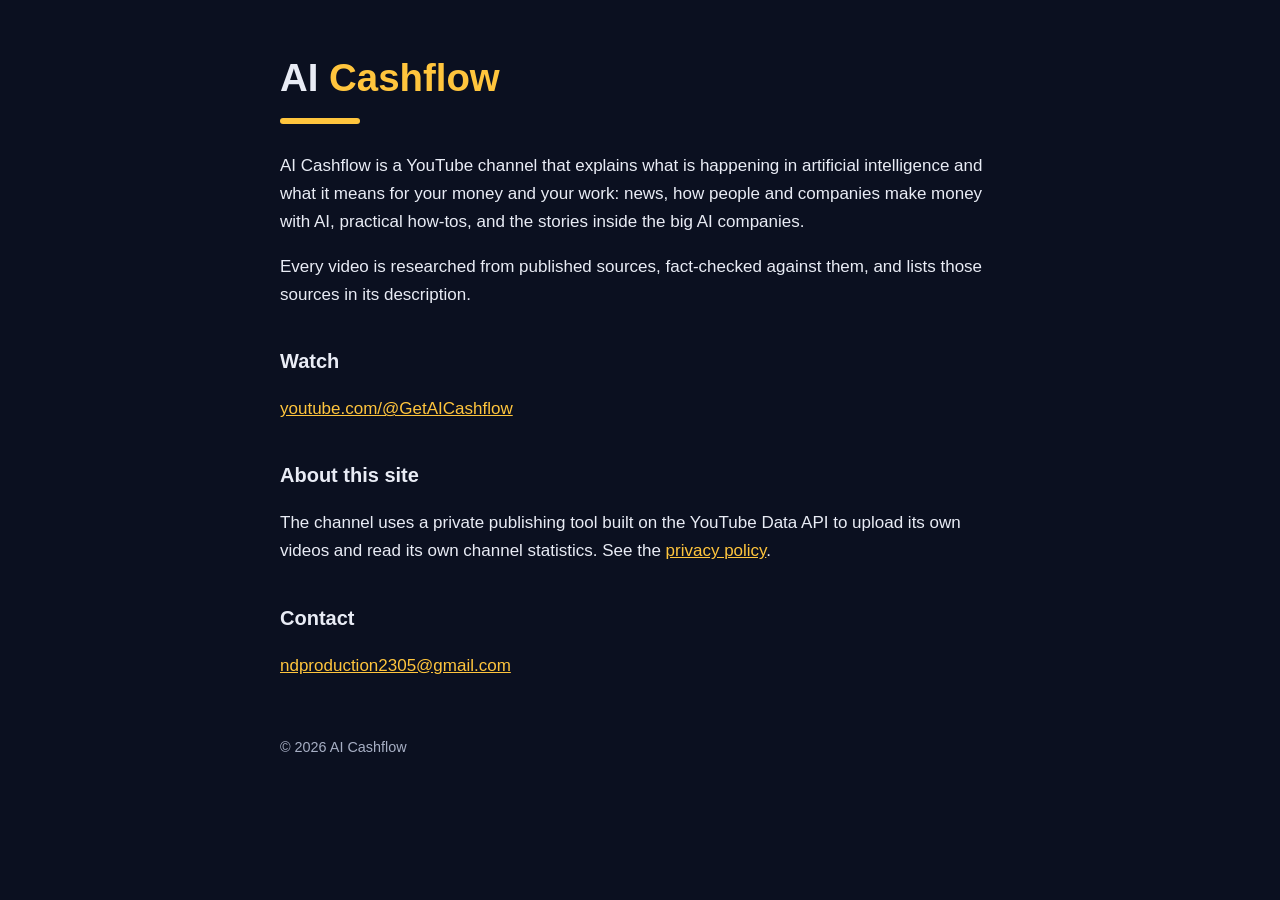
==== index.html @ 59e632da "AI Cashflow homepage and privacy policy" ====
<!doctype html>
<html lang="en"><head><meta charset="utf-8"><meta name="viewport" content="width=device-width, initial-scale=1">
<title>AI Cashflow</title><meta name="description" content="AI Cashflow: clear, fact-checked breakdowns of AI and the money behind it.">
<link rel="stylesheet" href="style.css"></head>
<body><main>
<h1>AI <span>Cashflow</span></h1>
<div class="bar"></div>
<p>AI Cashflow is a YouTube channel that explains what is happening in artificial intelligence and what it means for
your money and your work: news, how people and companies make money with AI, practical how-tos, and the stories
inside the big AI companies.</p>
<p>Every video is researched from published sources, fact-checked against them, and lists those sources in its
description.</p>
<h2>Watch</h2>
<p><a href="https://www.youtube.com/@GetAICashflow">youtube.com/@GetAICashflow</a></p>
<h2>About this site</h2>
<p>The channel uses a private publishing tool built on the YouTube Data API to upload its own videos and read its own
channel statistics. See the <a href="privacy.html">privacy policy</a>.</p>
<h2>Contact</h2>
<p><a href="mailto:ndproduction2305@gmail.com">ndproduction2305@gmail.com</a></p>
<footer>© 2026 AI Cashflow</footer>
</main></body></html>
---- style.css ----
:root { --navy: #0b1020; --amber: #ffc53d; --text: #e9ecf5; --muted: #a7afc4; }
* { box-sizing: border-box; }
body { margin: 0; background: var(--navy); color: var(--text); font: 17px/1.65 -apple-system, "Segoe UI", Inter, Arial, sans-serif; }
main { max-width: 760px; margin: 0 auto; padding: 56px 20px 80px; }
h1 { font-size: 2.4rem; line-height: 1.15; margin: 0 0 12px; }
h1 span { color: var(--amber); }
h2 { font-size: 1.25rem; margin: 36px 0 8px; }
p, li { color: var(--text); }
.muted { color: var(--muted); font-size: .95rem; }
a { color: var(--amber); }
.bar { width: 80px; height: 6px; background: var(--amber); margin: 18px 0 28px; border-radius: 3px; }
footer { margin-top: 56px; color: var(--muted); font-size: .9rem; }
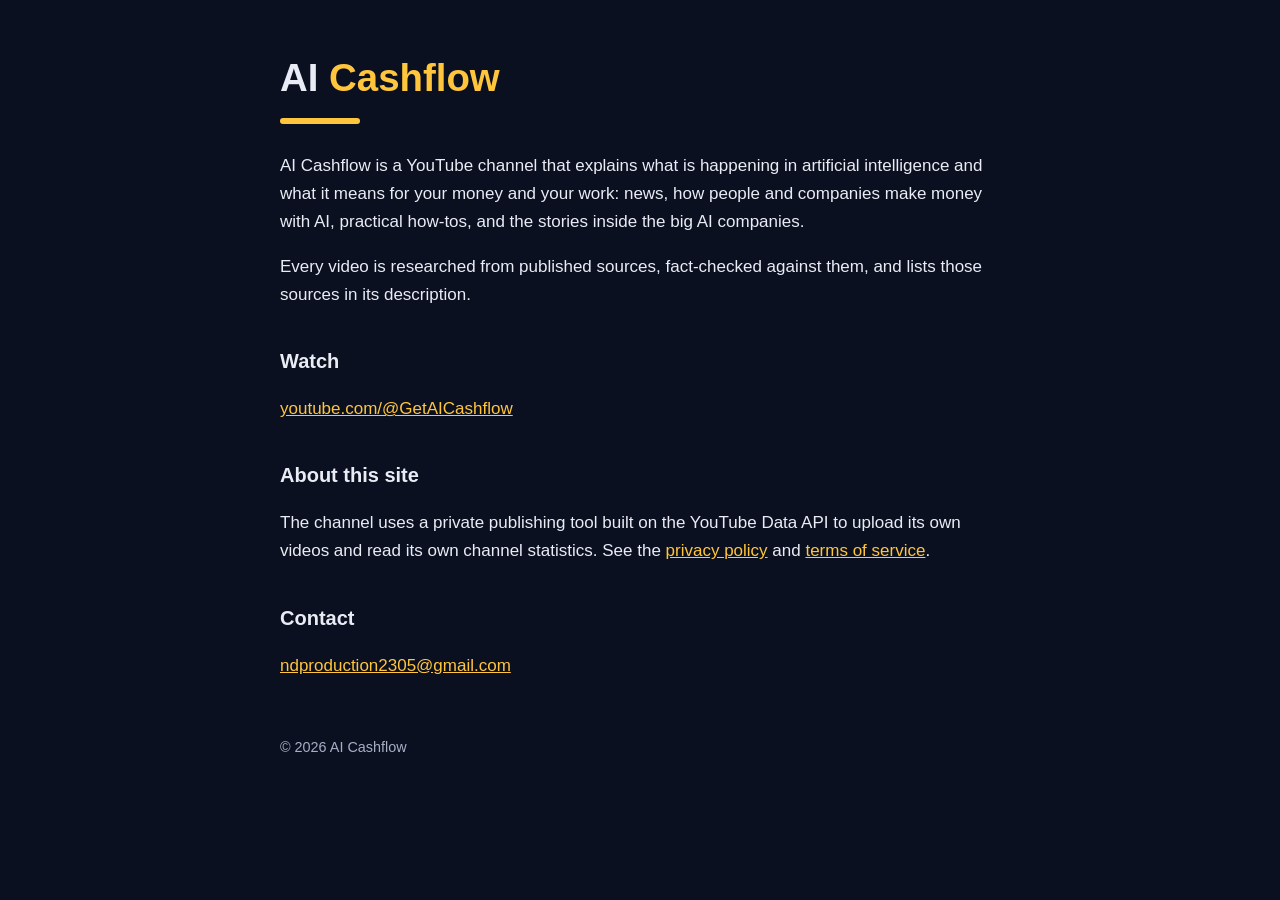
==== commit c55e7f76: "Add terms of service" ====
--- a/index.html
+++ b/index.html
@@ -14,7 +14,7 @@
 <p><a href="https://www.youtube.com/@GetAICashflow">youtube.com/@GetAICashflow</a></p>
 <h2>About this site</h2>
 <p>The channel uses a private publishing tool built on the YouTube Data API to upload its own videos and read its own
-channel statistics. See the <a href="privacy.html">privacy policy</a>.</p>
+channel statistics. See the <a href="privacy.html">privacy policy</a> and <a href="terms.html">terms of service</a>.</p>
 <h2>Contact</h2>
 <p><a href="mailto:ndproduction2305@gmail.com">ndproduction2305@gmail.com</a></p>
 <footer>© 2026 AI Cashflow</footer>
